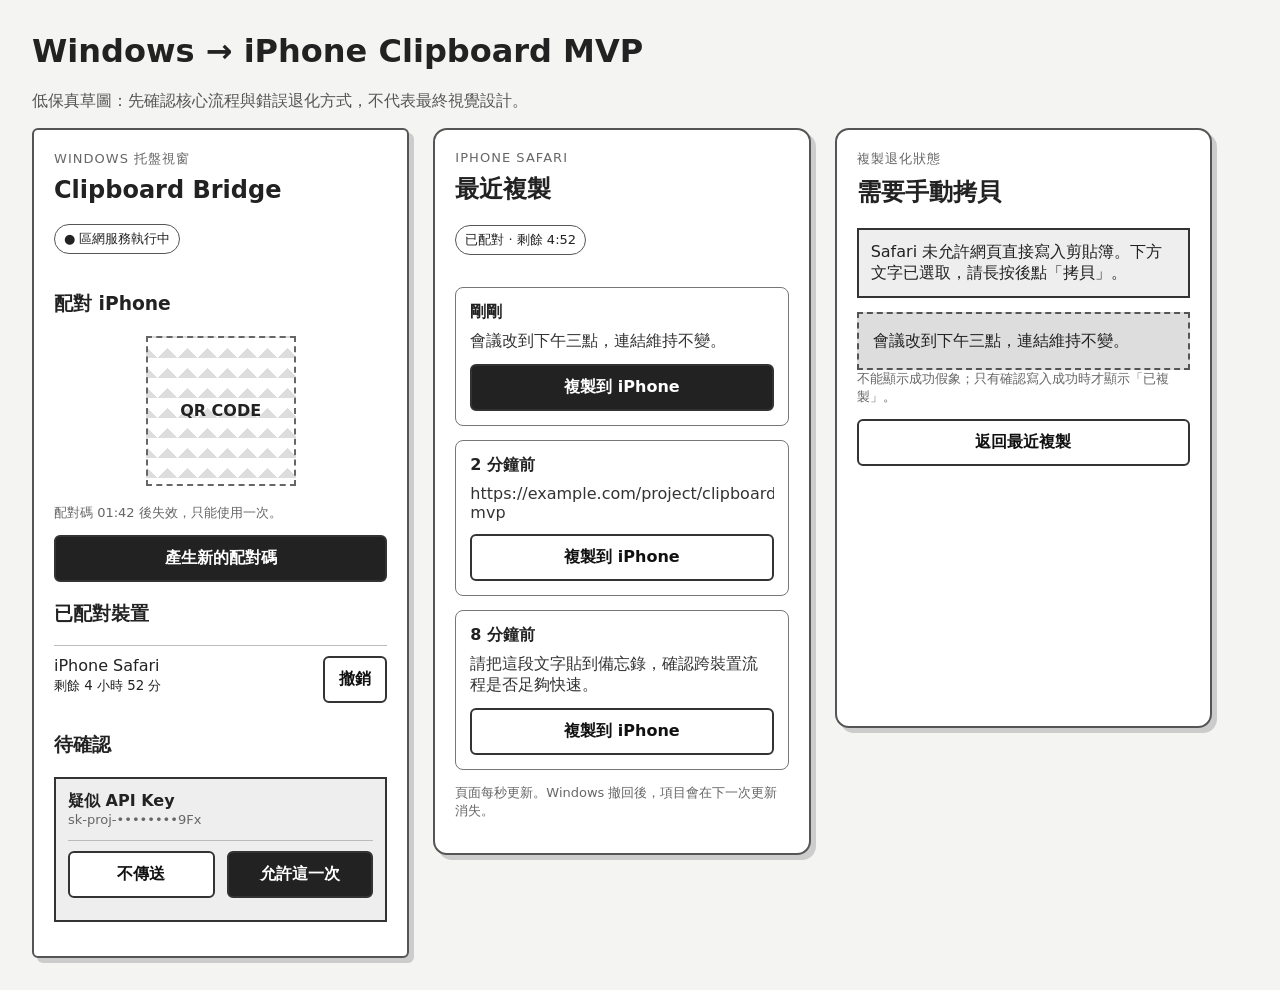
==== docs/ux-wireframe.html @ da4da54b "docs: approve clipboard bridge design" ====
<!doctype html>
<html lang="zh-Hant">
<head>
  <meta charset="utf-8">
  <meta name="viewport" content="width=device-width, initial-scale=1">
  <title>Universal Clipboard MVP Wireframe</title>
  <style>
    :root {
      font-family: system-ui, -apple-system, BlinkMacSystemFont, "Segoe UI", sans-serif;
      color: #222;
      background: #f4f4f2;
    }

    * {
      box-sizing: border-box;
    }

    body {
      margin: 0;
      padding: 32px;
    }

    h1, h2, p {
      margin-top: 0;
    }

    .note {
      max-width: 900px;
      color: #555;
    }

    .board {
      display: grid;
      grid-template-columns: repeat(3, minmax(260px, 1fr));
      gap: 24px;
      align-items: start;
      max-width: 1180px;
    }

    .frame {
      min-height: 600px;
      padding: 20px;
      border: 2px solid #555;
      border-radius: 14px;
      background: #fff;
      box-shadow: 5px 5px 0 #ccc;
    }

    .desktop {
      border-radius: 6px;
    }

    .eyebrow {
      margin-bottom: 8px;
      color: #666;
      font-size: 13px;
      letter-spacing: .08em;
      text-transform: uppercase;
    }

    .status {
      display: inline-block;
      margin-bottom: 18px;
      padding: 5px 9px;
      border: 1px solid #555;
      border-radius: 999px;
      font-size: 13px;
    }

    .qr {
      display: grid;
      place-items: center;
      width: 150px;
      height: 150px;
      margin: 18px auto;
      border: 2px dashed #666;
      background:
        linear-gradient(45deg, #ddd 25%, transparent 25%) 0 0 / 20px 20px,
        linear-gradient(-45deg, #ddd 25%, transparent 25%) 0 0 / 20px 20px;
      font-weight: 700;
    }

    .row {
      display: flex;
      justify-content: space-between;
      gap: 12px;
      padding: 10px 0;
      border-top: 1px solid #bbb;
    }

    .card {
      margin: 14px 0;
      padding: 14px;
      border: 1px solid #777;
      border-radius: 8px;
    }

    .card strong {
      display: block;
      margin-bottom: 8px;
    }

    .content {
      display: -webkit-box;
      overflow: hidden;
      margin-bottom: 12px;
      color: #333;
      -webkit-box-orient: vertical;
      -webkit-line-clamp: 4;
    }

    button {
      width: 100%;
      padding: 11px 14px;
      border: 2px solid #333;
      border-radius: 6px;
      background: #fff;
      color: #111;
      font: inherit;
      font-weight: 700;
    }

    button.primary {
      background: #222;
      color: #fff;
    }

    .alert {
      margin: 14px 0;
      padding: 12px;
      border: 2px solid #333;
      background: #eee;
    }

    .selection {
      padding: 14px;
      border: 2px dashed #555;
      background: #ddd;
      line-height: 1.6;
      user-select: all;
    }

    .small {
      color: #666;
      font-size: 13px;
    }

    @media (max-width: 900px) {
      .board {
        grid-template-columns: 1fr;
      }
    }
  </style>
</head>
<body>
  <h1>Windows → iPhone Clipboard MVP</h1>
  <p class="note">低保真草圖：先確認核心流程與錯誤退化方式，不代表最終視覺設計。</p>

  <main class="board">
    <!-- Desktop control surface prioritizes connection and privacy state. -->
    <section class="frame desktop">
      <div class="eyebrow">Windows 托盤視窗</div>
      <h2>Clipboard Bridge</h2>
      <span class="status">● 區網服務執行中</span>

      <h3>配對 iPhone</h3>
      <div class="qr">QR CODE</div>
      <p class="small">配對碼 01:42 後失效，只能使用一次。</p>
      <button class="primary">產生新的配對碼</button>

      <h3>已配對裝置</h3>
      <div class="row"><span>iPhone Safari<br><small>剩餘 4 小時 52 分</small></span><button style="width:auto">撤銷</button></div>

      <h3>待確認</h3>
      <div class="alert">
        <strong>疑似 API Key</strong>
        <p class="small">sk-proj-••••••••9Fx</p>
        <div class="row">
          <button>不傳送</button>
          <button class="primary">允許這一次</button>
        </div>
      </div>
    </section>

    <!-- Mobile inbox shows the latest item first and makes copy the primary action. -->
    <section class="frame">
      <div class="eyebrow">iPhone Safari</div>
      <h2>最近複製</h2>
      <span class="status">已配對 · 剩餘 4:52</span>

      <article class="card">
        <strong>剛剛</strong>
        <div class="content">會議改到下午三點，連結維持不變。</div>
        <button class="primary">複製到 iPhone</button>
      </article>

      <article class="card">
        <strong>2 分鐘前</strong>
        <div class="content">https://example.com/project/clipboard-mvp</div>
        <button>複製到 iPhone</button>
      </article>

      <article class="card">
        <strong>8 分鐘前</strong>
        <div class="content">請把這段文字貼到備忘錄，確認跨裝置流程是否足夠快速。</div>
        <button>複製到 iPhone</button>
      </article>

      <p class="small">頁面每秒更新。Windows 撤回後，項目會在下一次更新消失。</p>
    </section>

    <!-- HTTP Safari fallback must be explicit and must never fail silently. -->
    <section class="frame">
      <div class="eyebrow">複製退化狀態</div>
      <h2>需要手動拷貝</h2>
      <div class="alert">
        Safari 未允許網頁直接寫入剪貼簿。下方文字已選取，請長按後點「拷貝」。
      </div>

      <div class="selection">
        會議改到下午三點，連結維持不變。
      </div>

      <p class="small">不能顯示成功假象；只有確認寫入成功時才顯示「已複製」。</p>
      <button>返回最近複製</button>
    </section>
  </main>
</body>
</html>
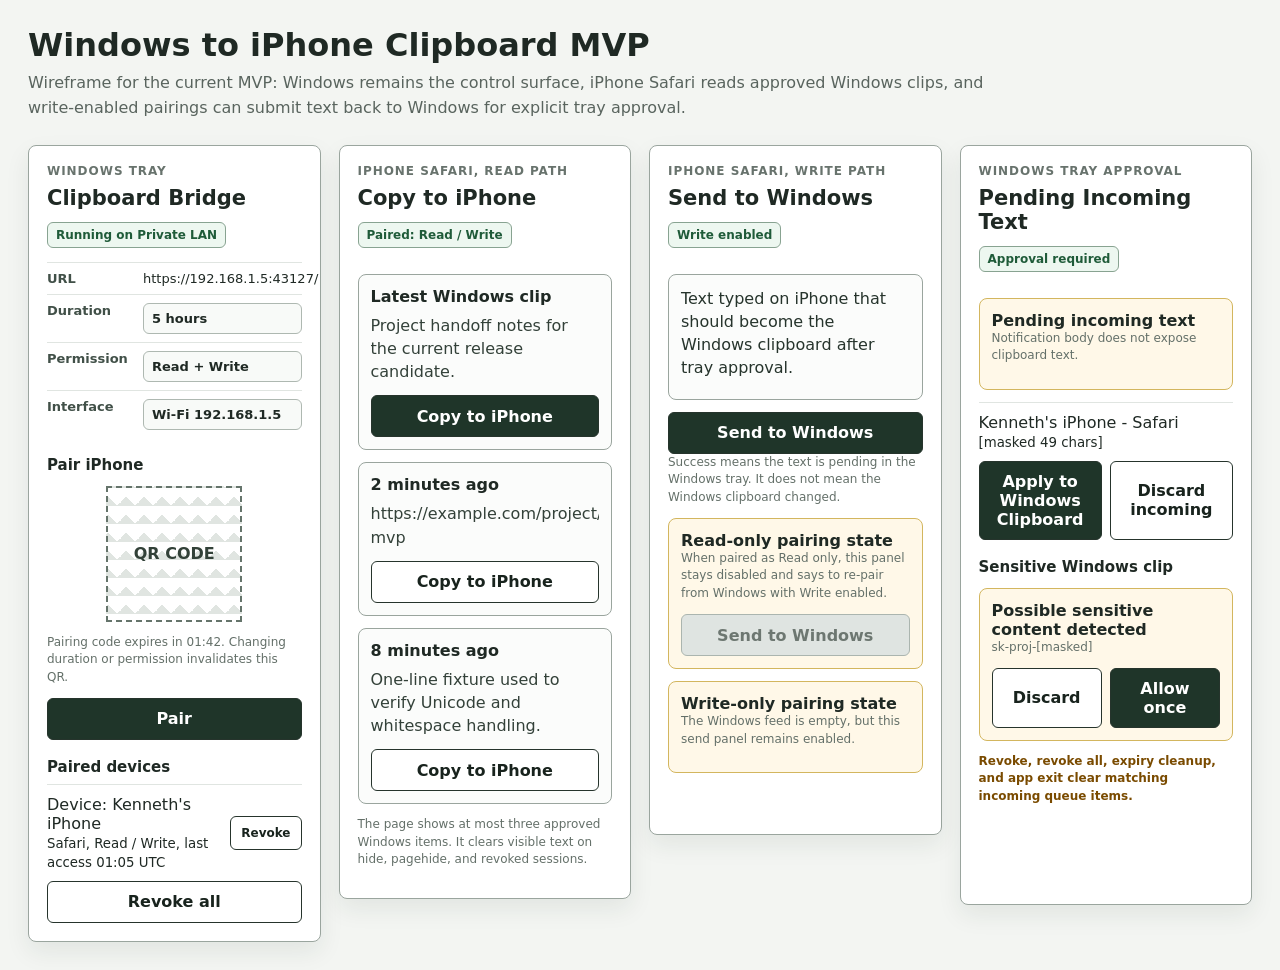
==== commit a3ec4287: "feat: add device pairing permissions Add Read, Write, and Read + Write pairing permissions, incoming" ====
--- a/docs/ux-wireframe.html
+++ b/docs/ux-wireframe.html
@@ -1,14 +1,14 @@
 <!doctype html>
-<html lang="zh-Hant">
+<html lang="en">
 <head>
   <meta charset="utf-8">
   <meta name="viewport" content="width=device-width, initial-scale=1">
   <title>Universal Clipboard MVP Wireframe</title>
   <style>
     :root {
+      color: #1f2924;
+      background: #f3f5f2;
       font-family: system-ui, -apple-system, BlinkMacSystemFont, "Segoe UI", sans-serif;
-      color: #222;
-      background: #f4f4f2;
     }
 
     * {
@@ -17,135 +17,223 @@
 
     body {
       margin: 0;
-      padding: 32px;
-    }
-
-    h1, h2, p {
+      padding: 28px;
+    }
+
+    h1,
+    h2,
+    h3,
+    p {
       margin-top: 0;
     }
 
+    h1 {
+      margin-bottom: 8px;
+      font-size: 32px;
+      line-height: 1.1;
+    }
+
+    h2 {
+      margin-bottom: 12px;
+      font-size: 21px;
+    }
+
+    h3 {
+      margin: 18px 0 8px;
+      font-size: 15px;
+    }
+
     .note {
-      max-width: 900px;
-      color: #555;
+      max-width: 960px;
+      margin-bottom: 24px;
+      color: #59645e;
+      line-height: 1.55;
     }
 
     .board {
       display: grid;
-      grid-template-columns: repeat(3, minmax(260px, 1fr));
-      gap: 24px;
+      grid-template-columns: repeat(4, minmax(230px, 1fr));
+      gap: 18px;
       align-items: start;
-      max-width: 1180px;
+      max-width: 1320px;
     }
 
     .frame {
-      min-height: 600px;
-      padding: 20px;
-      border: 2px solid #555;
-      border-radius: 14px;
+      min-height: 690px;
+      padding: 18px;
+      border: 1px solid #9aa59e;
+      border-radius: 8px;
       background: #fff;
-      box-shadow: 5px 5px 0 #ccc;
+      box-shadow: 0 10px 24px rgba(30, 45, 36, 0.08);
     }
 
     .desktop {
-      border-radius: 6px;
+      min-height: 760px;
     }
 
     .eyebrow {
       margin-bottom: 8px;
-      color: #666;
-      font-size: 13px;
+      color: #68736d;
+      font-size: 12px;
+      font-weight: 700;
       letter-spacing: .08em;
       text-transform: uppercase;
     }
 
     .status {
       display: inline-block;
-      margin-bottom: 18px;
-      padding: 5px 9px;
-      border: 1px solid #555;
-      border-radius: 999px;
+      margin-bottom: 14px;
+      padding: 5px 8px;
+      border: 1px solid #88a391;
+      border-radius: 6px;
+      background: #edf7f0;
+      color: #1f5b39;
+      font-size: 12px;
+      font-weight: 700;
+    }
+
+    .control {
+      display: grid;
+      grid-template-columns: 88px 1fr;
+      gap: 8px;
+      padding: 8px 0;
+      border-top: 1px solid #e0e5e1;
       font-size: 13px;
     }
 
+    .control strong {
+      color: #415048;
+    }
+
+    .select {
+      padding: 7px 8px;
+      border: 1px solid #aeb8b1;
+      border-radius: 6px;
+      background: #f8faf8;
+      font-weight: 700;
+    }
+
     .qr {
       display: grid;
       place-items: center;
-      width: 150px;
-      height: 150px;
-      margin: 18px auto;
-      border: 2px dashed #666;
+      width: 136px;
+      height: 136px;
+      margin: 12px auto;
+      border: 2px dashed #65746b;
       background:
-        linear-gradient(45deg, #ddd 25%, transparent 25%) 0 0 / 20px 20px,
-        linear-gradient(-45deg, #ddd 25%, transparent 25%) 0 0 / 20px 20px;
-      font-weight: 700;
-    }
-
-    .row {
-      display: flex;
-      justify-content: space-between;
-      gap: 12px;
+        linear-gradient(45deg, #e0e5e1 25%, transparent 25%) 0 0 / 18px 18px,
+        linear-gradient(-45deg, #e0e5e1 25%, transparent 25%) 0 0 / 18px 18px;
+      color: #324138;
+      font-weight: 800;
+    }
+
+    .list-row {
+      display: grid;
+      grid-template-columns: 1fr auto;
+      gap: 10px;
+      align-items: center;
       padding: 10px 0;
-      border-top: 1px solid #bbb;
-    }
-
-    .card {
-      margin: 14px 0;
-      padding: 14px;
-      border: 1px solid #777;
+      border-top: 1px solid #e0e5e1;
+    }
+
+    .card,
+    .alert,
+    .selection,
+    .text-area {
+      margin: 12px 0;
+      padding: 12px;
+      border: 1px solid #9aa59e;
       border-radius: 8px;
-    }
-
-    .card strong {
-      display: block;
-      margin-bottom: 8px;
+      background: #fbfcfb;
+    }
+
+    .alert {
+      background: #fff8e8;
+      border-color: #d3b65e;
+    }
+
+    .selection {
+      border-style: dashed;
+      background: #eef2ef;
+      line-height: 1.55;
+      user-select: all;
+    }
+
+    .text-area {
+      min-height: 126px;
+      color: #26342c;
+      line-height: 1.45;
+    }
+
+    .muted {
+      color: #647069;
+      font-size: 12px;
+      line-height: 1.45;
     }
 
     .content {
       display: -webkit-box;
       overflow: hidden;
-      margin-bottom: 12px;
-      color: #333;
+      margin: 8px 0 12px;
+      color: #334139;
+      line-height: 1.45;
       -webkit-box-orient: vertical;
       -webkit-line-clamp: 4;
     }
 
     button {
       width: 100%;
-      padding: 11px 14px;
-      border: 2px solid #333;
+      min-height: 42px;
+      padding: 10px 12px;
+      border: 1px solid #26342c;
       border-radius: 6px;
       background: #fff;
-      color: #111;
+      color: #18231d;
       font: inherit;
+      font-weight: 800;
+    }
+
+    button.primary {
+      background: #1f3529;
+      color: #fff;
+    }
+
+    button.small-button {
+      width: auto;
+      min-height: 34px;
+      padding: 7px 10px;
+      font-size: 12px;
+    }
+
+    button:disabled,
+    .disabled-button {
+      border-color: #abb5af;
+      background: #dfe4e1;
+      color: #6d7771;
+    }
+
+    .button-row {
+      display: grid;
+      grid-template-columns: 1fr 1fr;
+      gap: 8px;
+    }
+
+    .danger-note {
+      color: #7a4b00;
       font-weight: 700;
     }
 
-    button.primary {
-      background: #222;
-      color: #fff;
-    }
-
-    .alert {
-      margin: 14px 0;
-      padding: 12px;
-      border: 2px solid #333;
-      background: #eee;
-    }
-
-    .selection {
-      padding: 14px;
-      border: 2px dashed #555;
-      background: #ddd;
-      line-height: 1.6;
-      user-select: all;
-    }
-
-    .small {
-      color: #666;
-      font-size: 13px;
-    }
-
-    @media (max-width: 900px) {
+    @media (max-width: 1100px) {
+      .board {
+        grid-template-columns: repeat(2, minmax(260px, 1fr));
+      }
+    }
+
+    @media (max-width: 640px) {
+      body {
+        padding: 18px;
+      }
+
       .board {
         grid-template-columns: 1fr;
       }
@@ -153,76 +241,125 @@
   </style>
 </head>
 <body>
-  <h1>Windows → iPhone Clipboard MVP</h1>
-  <p class="note">低保真草圖：先確認核心流程與錯誤退化方式，不代表最終視覺設計。</p>
+  <h1>Windows to iPhone Clipboard MVP</h1>
+  <p class="note">
+    Wireframe for the current MVP: Windows remains the control surface, iPhone
+    Safari reads approved Windows clips, and write-enabled pairings can submit text
+    back to Windows for explicit tray approval.
+  </p>
 
   <main class="board">
-    <!-- Desktop control surface prioritizes connection and privacy state. -->
     <section class="frame desktop">
-      <div class="eyebrow">Windows 托盤視窗</div>
+      <div class="eyebrow">Windows tray</div>
       <h2>Clipboard Bridge</h2>
-      <span class="status">● 區網服務執行中</span>
-
-      <h3>配對 iPhone</h3>
+      <span class="status">Running on Private LAN</span>
+
+      <div class="control">
+        <strong>URL</strong>
+        <span>https://192.168.1.5:43127/</span>
+      </div>
+      <div class="control">
+        <strong>Duration</strong>
+        <span class="select">5 hours</span>
+      </div>
+      <div class="control">
+        <strong>Permission</strong>
+        <span class="select">Read + Write</span>
+      </div>
+      <div class="control">
+        <strong>Interface</strong>
+        <span class="select">Wi-Fi 192.168.1.5</span>
+      </div>
+
+      <h3>Pair iPhone</h3>
       <div class="qr">QR CODE</div>
-      <p class="small">配對碼 01:42 後失效，只能使用一次。</p>
-      <button class="primary">產生新的配對碼</button>
-
-      <h3>已配對裝置</h3>
-      <div class="row"><span>iPhone Safari<br><small>剩餘 4 小時 52 分</small></span><button style="width:auto">撤銷</button></div>
-
-      <h3>待確認</h3>
+      <p class="muted">Pairing code expires in 01:42. Changing duration or permission invalidates this QR.</p>
+      <button class="primary">Pair</button>
+
+      <h3>Paired devices</h3>
+      <div class="list-row">
+        <span>Device: Kenneth's iPhone<br><small>Safari, Read / Write, last access 01:05 UTC</small></span>
+        <button class="small-button">Revoke</button>
+      </div>
+      <button>Revoke all</button>
+    </section>
+
+    <section class="frame">
+      <div class="eyebrow">iPhone Safari, read path</div>
+      <h2>Copy to iPhone</h2>
+      <span class="status">Paired: Read / Write</span>
+
+      <article class="card">
+        <strong>Latest Windows clip</strong>
+        <div class="content">Project handoff notes for the current release candidate.</div>
+        <button class="primary">Copy to iPhone</button>
+      </article>
+
+      <article class="card">
+        <strong>2 minutes ago</strong>
+        <div class="content">https://example.com/project/clipboard-mvp</div>
+        <button>Copy to iPhone</button>
+      </article>
+
+      <article class="card">
+        <strong>8 minutes ago</strong>
+        <div class="content">One-line fixture used to verify Unicode and whitespace handling.</div>
+        <button>Copy to iPhone</button>
+      </article>
+
+      <p class="muted">The page shows at most three approved Windows items. It clears visible text on hide, pagehide, and revoked sessions.</p>
+    </section>
+
+    <section class="frame">
+      <div class="eyebrow">iPhone Safari, write path</div>
+      <h2>Send to Windows</h2>
+      <span class="status">Write enabled</span>
+
+      <div class="text-area">Text typed on iPhone that should become the Windows clipboard after tray approval.</div>
+      <button class="primary">Send to Windows</button>
+      <p class="muted">Success means the text is pending in the Windows tray. It does not mean the Windows clipboard changed.</p>
+
       <div class="alert">
-        <strong>疑似 API Key</strong>
-        <p class="small">sk-proj-••••••••9Fx</p>
-        <div class="row">
-          <button>不傳送</button>
-          <button class="primary">允許這一次</button>
+        <strong>Read-only pairing state</strong>
+        <p class="muted">When paired as Read only, this panel stays disabled and says to re-pair from Windows with Write enabled.</p>
+        <button class="disabled-button" disabled>Send to Windows</button>
+      </div>
+
+      <div class="alert">
+        <strong>Write-only pairing state</strong>
+        <p class="muted">The Windows feed is empty, but this send panel remains enabled.</p>
+      </div>
+    </section>
+
+    <section class="frame desktop">
+      <div class="eyebrow">Windows tray approval</div>
+      <h2>Pending Incoming Text</h2>
+      <span class="status">Approval required</span>
+
+      <div class="alert">
+        <strong>Pending incoming text</strong>
+        <p class="muted">Notification body does not expose clipboard text.</p>
+      </div>
+
+      <div class="list-row">
+        <span>Kenneth's iPhone - Safari<br><small>[masked 49 chars]</small></span>
+      </div>
+      <div class="button-row">
+        <button class="primary">Apply to Windows Clipboard</button>
+        <button>Discard incoming</button>
+      </div>
+
+      <h3>Sensitive Windows clip</h3>
+      <div class="alert">
+        <strong>Possible sensitive content detected</strong>
+        <p class="muted">sk-proj-[masked]</p>
+        <div class="button-row">
+          <button>Discard</button>
+          <button class="primary">Allow once</button>
         </div>
       </div>
-    </section>
-
-    <!-- Mobile inbox shows the latest item first and makes copy the primary action. -->
-    <section class="frame">
-      <div class="eyebrow">iPhone Safari</div>
-      <h2>最近複製</h2>
-      <span class="status">已配對 · 剩餘 4:52</span>
-
-      <article class="card">
-        <strong>剛剛</strong>
-        <div class="content">會議改到下午三點，連結維持不變。</div>
-        <button class="primary">複製到 iPhone</button>
-      </article>
-
-      <article class="card">
-        <strong>2 分鐘前</strong>
-        <div class="content">https://example.com/project/clipboard-mvp</div>
-        <button>複製到 iPhone</button>
-      </article>
-
-      <article class="card">
-        <strong>8 分鐘前</strong>
-        <div class="content">請把這段文字貼到備忘錄，確認跨裝置流程是否足夠快速。</div>
-        <button>複製到 iPhone</button>
-      </article>
-
-      <p class="small">頁面每秒更新。Windows 撤回後，項目會在下一次更新消失。</p>
-    </section>
-
-    <!-- HTTP Safari fallback must be explicit and must never fail silently. -->
-    <section class="frame">
-      <div class="eyebrow">複製退化狀態</div>
-      <h2>需要手動拷貝</h2>
-      <div class="alert">
-        Safari 未允許網頁直接寫入剪貼簿。下方文字已選取，請長按後點「拷貝」。
-      </div>
-
-      <div class="selection">
-        會議改到下午三點，連結維持不變。
-      </div>
-
-      <p class="small">不能顯示成功假象；只有確認寫入成功時才顯示「已複製」。</p>
-      <button>返回最近複製</button>
+
+      <p class="muted danger-note">Revoke, revoke all, expiry cleanup, and app exit clear matching incoming queue items.</p>
     </section>
   </main>
 </body>
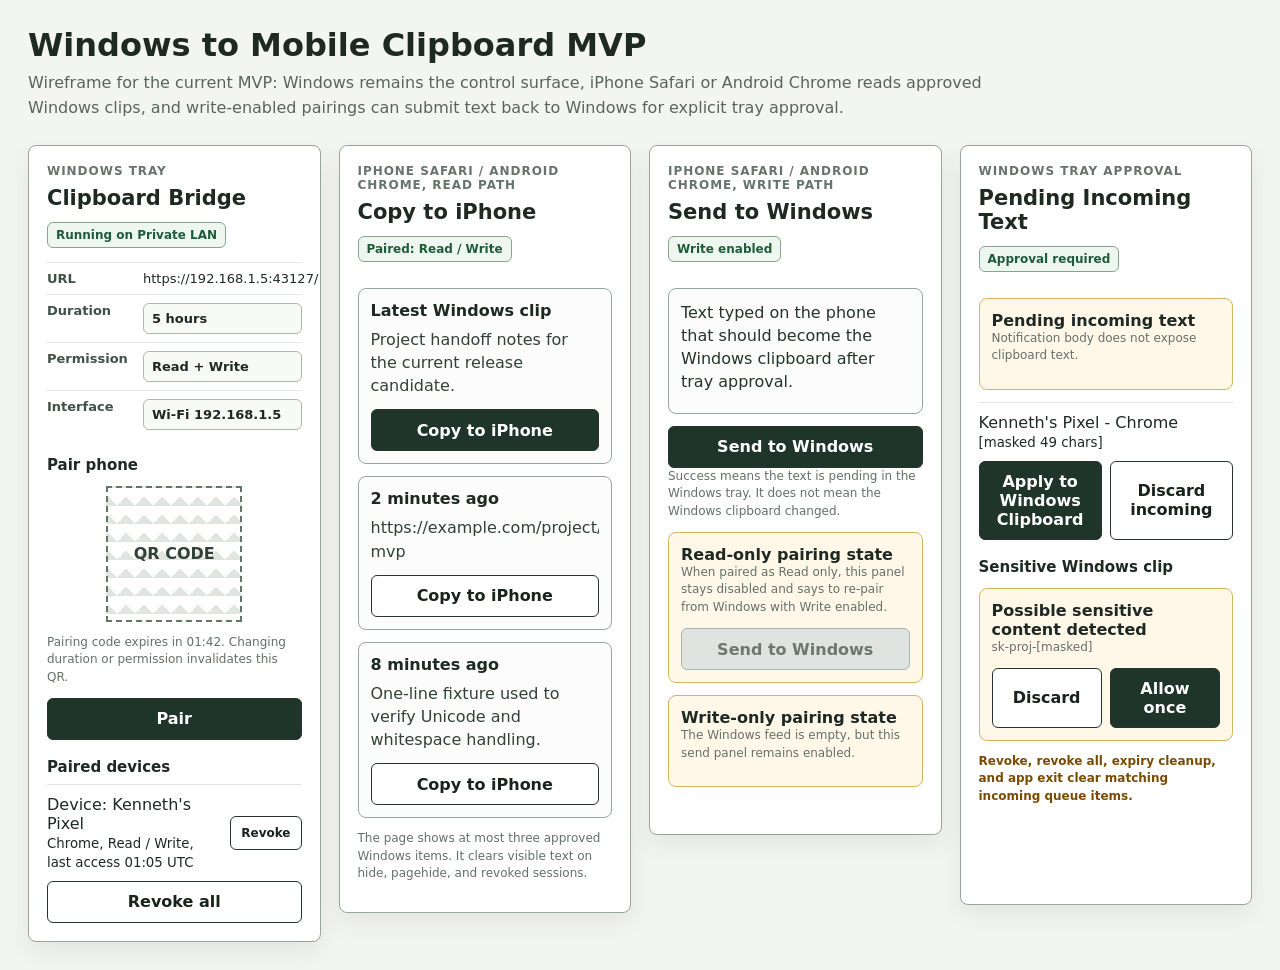
==== commit 49a0ccc3: "docs: document bidirectional Android Chrome support" ====
--- a/docs/ux-wireframe.html
+++ b/docs/ux-wireframe.html
@@ -241,11 +241,11 @@
   </style>
 </head>
 <body>
-  <h1>Windows to iPhone Clipboard MVP</h1>
+  <h1>Windows to Mobile Clipboard MVP</h1>
   <p class="note">
     Wireframe for the current MVP: Windows remains the control surface, iPhone
-    Safari reads approved Windows clips, and write-enabled pairings can submit text
-    back to Windows for explicit tray approval.
+    Safari or Android Chrome reads approved Windows clips, and write-enabled
+    pairings can submit text back to Windows for explicit tray approval.
   </p>
 
   <main class="board">
@@ -271,21 +271,21 @@
         <span class="select">Wi-Fi 192.168.1.5</span>
       </div>
 
-      <h3>Pair iPhone</h3>
+      <h3>Pair phone</h3>
       <div class="qr">QR CODE</div>
       <p class="muted">Pairing code expires in 01:42. Changing duration or permission invalidates this QR.</p>
       <button class="primary">Pair</button>
 
       <h3>Paired devices</h3>
       <div class="list-row">
-        <span>Device: Kenneth's iPhone<br><small>Safari, Read / Write, last access 01:05 UTC</small></span>
+        <span>Device: Kenneth's Pixel<br><small>Chrome, Read / Write, last access 01:05 UTC</small></span>
         <button class="small-button">Revoke</button>
       </div>
       <button>Revoke all</button>
     </section>
 
     <section class="frame">
-      <div class="eyebrow">iPhone Safari, read path</div>
+      <div class="eyebrow">iPhone Safari / Android Chrome, read path</div>
       <h2>Copy to iPhone</h2>
       <span class="status">Paired: Read / Write</span>
 
@@ -311,11 +311,11 @@
     </section>
 
     <section class="frame">
-      <div class="eyebrow">iPhone Safari, write path</div>
+      <div class="eyebrow">iPhone Safari / Android Chrome, write path</div>
       <h2>Send to Windows</h2>
       <span class="status">Write enabled</span>
 
-      <div class="text-area">Text typed on iPhone that should become the Windows clipboard after tray approval.</div>
+      <div class="text-area">Text typed on the phone that should become the Windows clipboard after tray approval.</div>
       <button class="primary">Send to Windows</button>
       <p class="muted">Success means the text is pending in the Windows tray. It does not mean the Windows clipboard changed.</p>
 
@@ -342,7 +342,7 @@
       </div>
 
       <div class="list-row">
-        <span>Kenneth's iPhone - Safari<br><small>[masked 49 chars]</small></span>
+        <span>Kenneth's Pixel - Chrome<br><small>[masked 49 chars]</small></span>
       </div>
       <div class="button-row">
         <button class="primary">Apply to Windows Clipboard</button>
